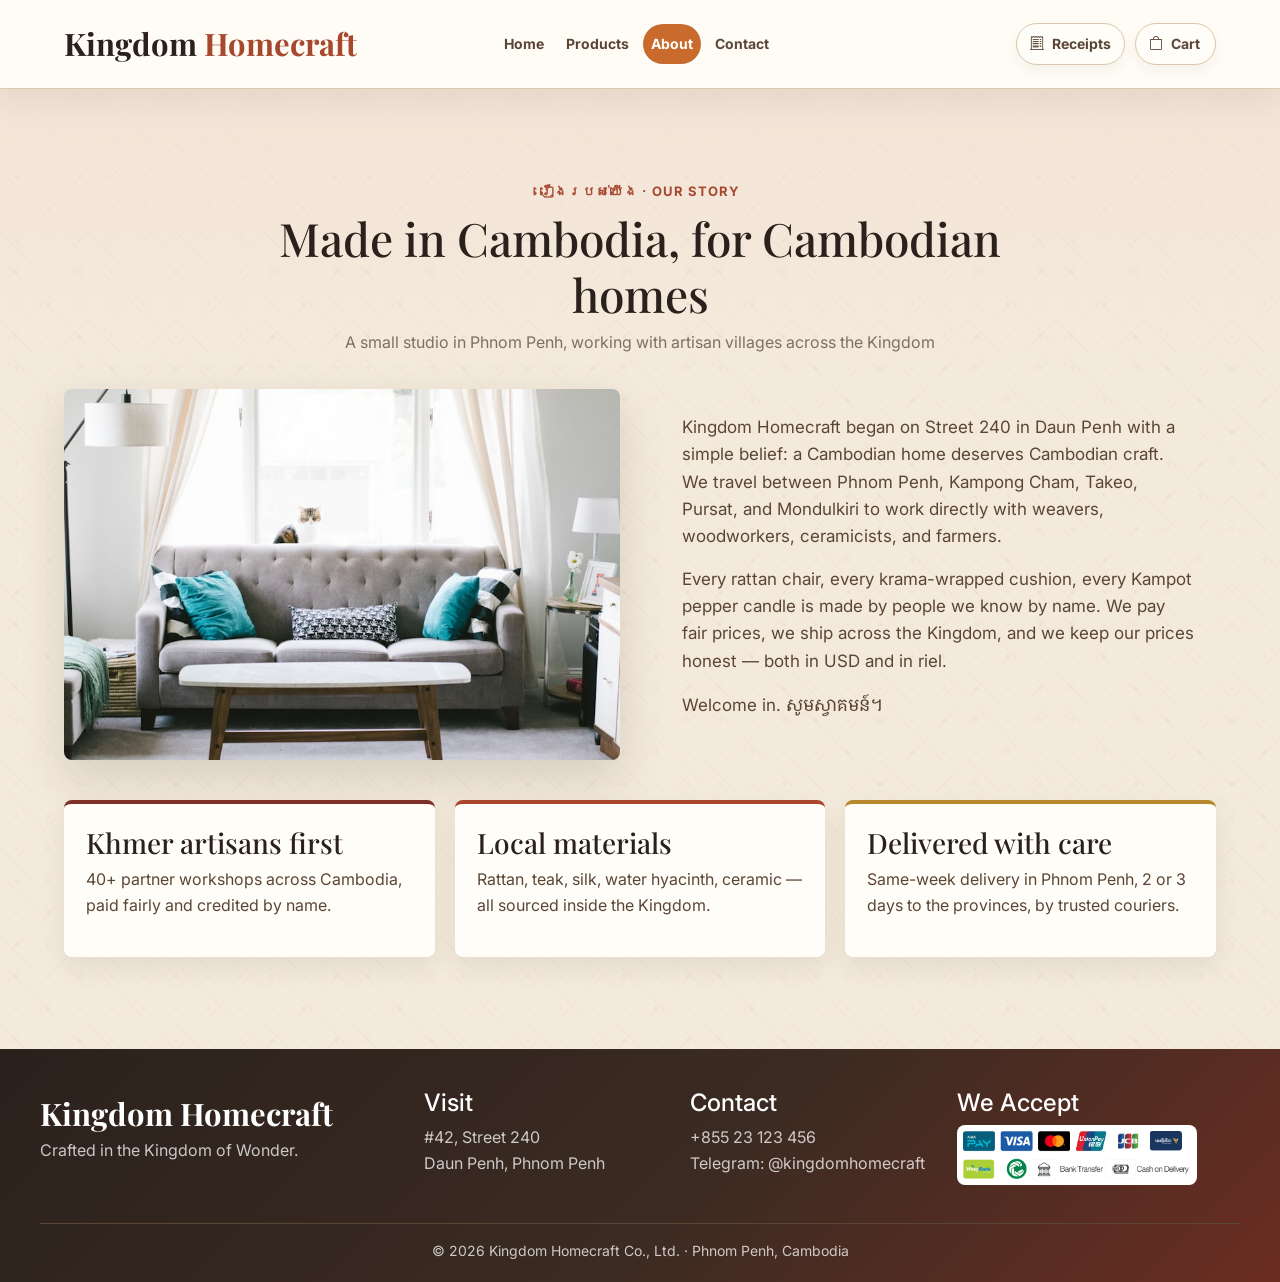
==== about.html @ 212504dd "first commit" ====
<!DOCTYPE html>
<html lang="en">
<head>
  <meta charset="UTF-8" />
  <meta name="viewport" content="width=device-width, initial-scale=1" />
  <title>About — Kingdom Homecraft</title>
  <meta name="description" content="Our story: a Phnom Penh studio working with Cambodian artisans to bring beautiful, locally-made homeware to the Kingdom." />
  <link rel="preconnect" href="https://fonts.googleapis.com">
  <link rel="preconnect" href="https://fonts.gstatic.com" crossorigin>
  <link href="https://fonts.googleapis.com/css2?family=Playfair+Display:ital,wght@0,400;0,600;0,700;1,400&family=Inter:wght@400;500;600;700&family=Noto+Serif+Khmer:wght@400;600&display=swap" rel="stylesheet">
  <link href="https://cdn.jsdelivr.net/npm/bootstrap@5.3.3/dist/css/bootstrap.min.css" rel="stylesheet">
  <link href="https://cdn.jsdelivr.net/npm/bootstrap-icons@1.11.3/font/bootstrap-icons.css" rel="stylesheet">
  <link rel="stylesheet" href="style.css" />
</head>
<body>

  <header class="site-header sticky-top">
    <nav class="navbar navbar-expand-lg" aria-label="Primary navigation">
      <div class="container-xl nav-inner">
        <a href="index.html" class="navbar-brand logo">Kingdom<span> Homecraft</span></a>
        <button class="navbar-toggler" type="button" data-bs-toggle="collapse" data-bs-target="#mainNavbar" aria-controls="mainNavbar" aria-expanded="false" aria-label="Toggle navigation">
          <span class="navbar-toggler-icon"></span>
        </button>
        <div class="collapse navbar-collapse" id="mainNavbar">
          <ul class="navbar-nav mx-lg-auto nav-links">
            <li class="nav-item"><a href="index.html" class="nav-link">Home</a></li>
            <li class="nav-item"><a href="products.html" class="nav-link">Products</a></li>
            <li class="nav-item"><a href="about.html" class="nav-link active" aria-current="page">About</a></li>
            <li class="nav-item"><a href="contact.html" class="nav-link">Contact</a></li>
          </ul>
          <div class="nav-actions ms-lg-auto">
            <a href="receipts.html" class="receipt-link"><i class="bi bi-receipt-cutoff" aria-hidden="true"></i><span>Receipts</span></a>
            <a href="cart.html" class="cart-icon" aria-label="Cart"><i class="bi bi-bag" aria-hidden="true"></i><span>Cart</span><span class="cart-badge">0</span></a>
          </div>
        </div>
      </div>
    </nav>
  </header>

  <section class="section">
    <div class="section-header">
      <span class="eyebrow">រឿងរបស់យើង · Our Story</span>
      <h2>Made in Cambodia, for Cambodian homes</h2>
      <p>A small studio in Phnom Penh, working with artisan villages across the Kingdom</p>
    </div>

    <div class="about-grid">
      <img src="site-photos/about-workshop.jpg" alt="Cambodian artisan workshop" />
      <div class="prose">
        <p>Kingdom Homecraft began on Street 240 in Daun Penh with a simple belief: a Cambodian home deserves Cambodian craft. We travel between Phnom Penh, Kampong Cham, Takeo, Pursat, and Mondulkiri to work directly with weavers, woodworkers, ceramicists, and farmers.</p>
        <p>Every rattan chair, every krama-wrapped cushion, every Kampot pepper candle is made by people we know by name. We pay fair prices, we ship across the Kingdom, and we keep our prices honest — both in USD and in riel.</p>
        <p>Welcome in. <span style="font-family:'Noto Serif Khmer',serif;">សូមស្វាគមន៍។</span></p>
      </div>
    </div>

    <div class="values-grid">
      <div class="value-card reveal">
        <h3>Khmer artisans first</h3>
        <p>40+ partner workshops across Cambodia, paid fairly and credited by name.</p>
      </div>
      <div class="value-card reveal">
        <h3>Local materials</h3>
        <p>Rattan, teak, silk, water hyacinth, ceramic — all sourced inside the Kingdom.</p>
      </div>
      <div class="value-card reveal">
        <h3>Delivered with care</h3>
        <p>Same-week delivery in Phnom Penh, 2 or 3 days to the provinces, by trusted couriers.</p>
      </div>
    </div>
  </section>

  <footer class="footer">
    <div class="footer-inner">
      <div>
        <div class="logo">Kingdom<span> Homecraft</span></div>
        <p class="foot-tag">Crafted in the Kingdom of Wonder.</p>
      </div>
      <div class="foot-col"><h4>Visit</h4><p>#42, Street 240<br/>Daun Penh, Phnom Penh</p></div>
      <div class="foot-col"><h4>Contact</h4><p>+855 23 123 456<br/>Telegram: @kingdomhomecraft</p></div>
      <div class="foot-col foot-payments"><h4>We Accept</h4><img src="site-photos/We-accept-payment–for-web-footer-2.png" alt="Accepted payment methods"></div>
    </div>
    <div class="footer-bottom">© 2026 Kingdom Homecraft Co., Ltd. · Phnom Penh, Cambodia</div>
  </footer>

  <script src="https://cdn.jsdelivr.net/npm/bootstrap@5.3.3/dist/js/bootstrap.bundle.min.js"></script>
  <script src="script.js"></script>
</body>
</html>
---- style.css ----
/* Kingdom Homecraft stylesheet entry point */

@import url("css/base.css");
@import url("css/foundation.css");
@import url("css/foundation-responsive.css");
@import url("css/theme.css");
@import url("css/navigation.css");
@import url("css/components.css");
@import url("css/page-sections.css");
@import url("css/checkout-receipts.css");
@import url("css/overlays-footer.css");
@import url("css/responsive.css");
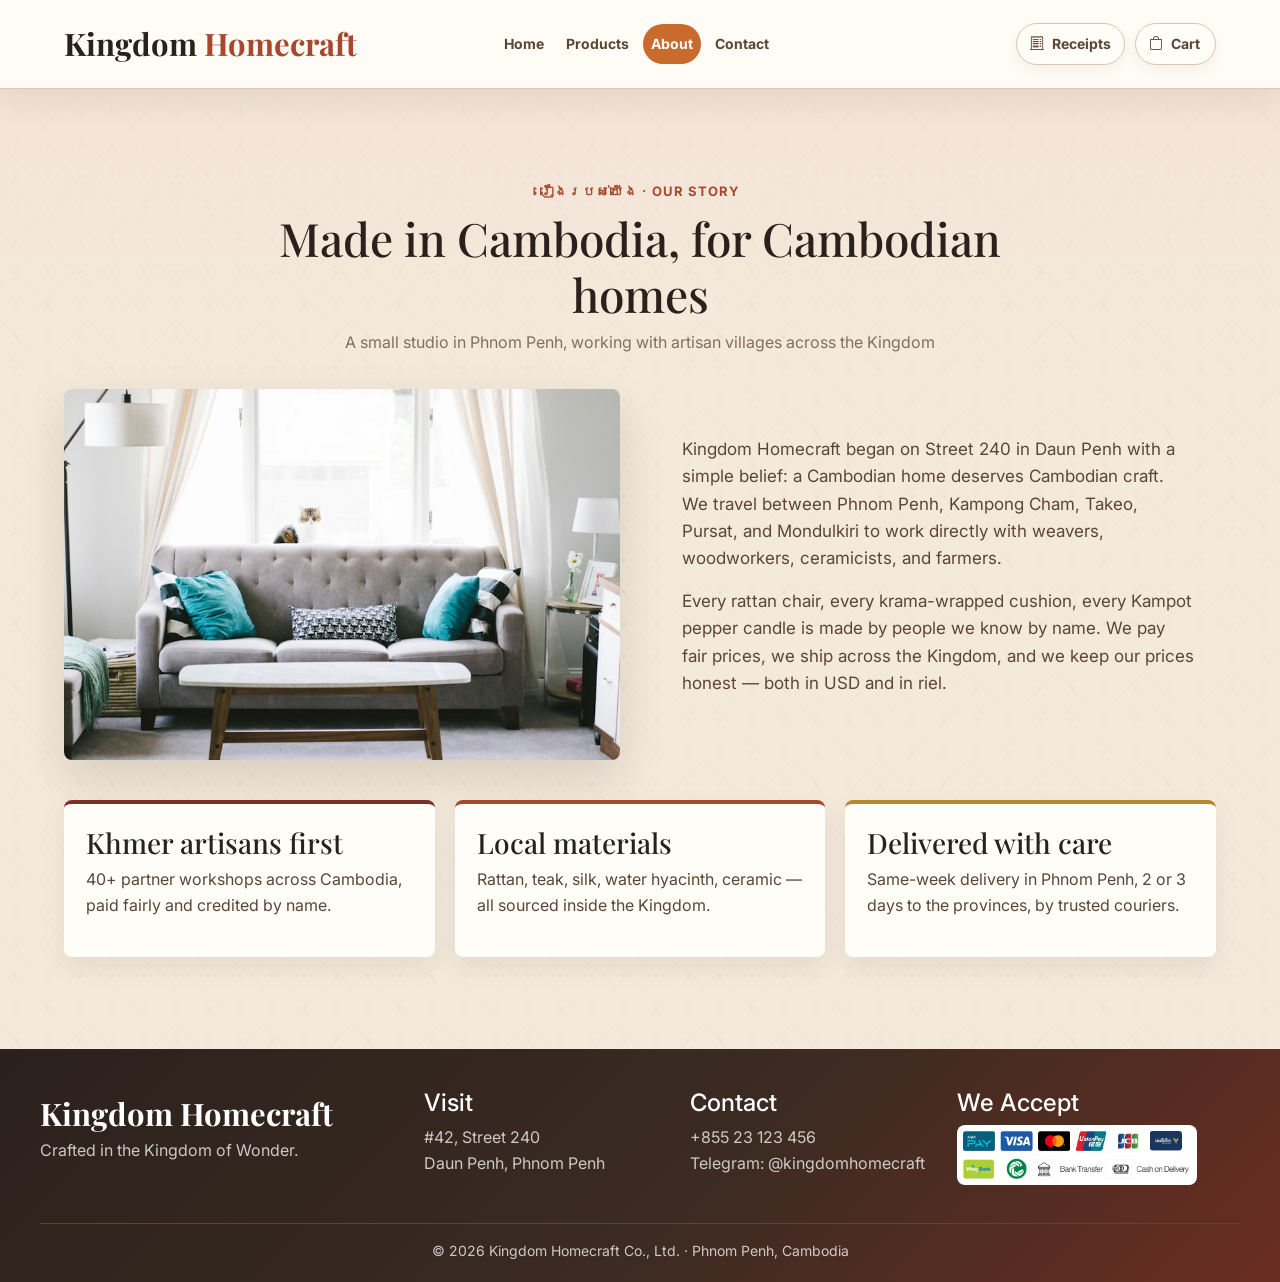
==== commit e58a1aa8: "Remove welcome message in Khmer from the About section" ====
--- a/about.html
+++ b/about.html
@@ -49,7 +49,6 @@
       <div class="prose">
         <p>Kingdom Homecraft began on Street 240 in Daun Penh with a simple belief: a Cambodian home deserves Cambodian craft. We travel between Phnom Penh, Kampong Cham, Takeo, Pursat, and Mondulkiri to work directly with weavers, woodworkers, ceramicists, and farmers.</p>
         <p>Every rattan chair, every krama-wrapped cushion, every Kampot pepper candle is made by people we know by name. We pay fair prices, we ship across the Kingdom, and we keep our prices honest — both in USD and in riel.</p>
-        <p>Welcome in. <span style="font-family:'Noto Serif Khmer',serif;">សូមស្វាគមន៍។</span></p>
       </div>
     </div>
 
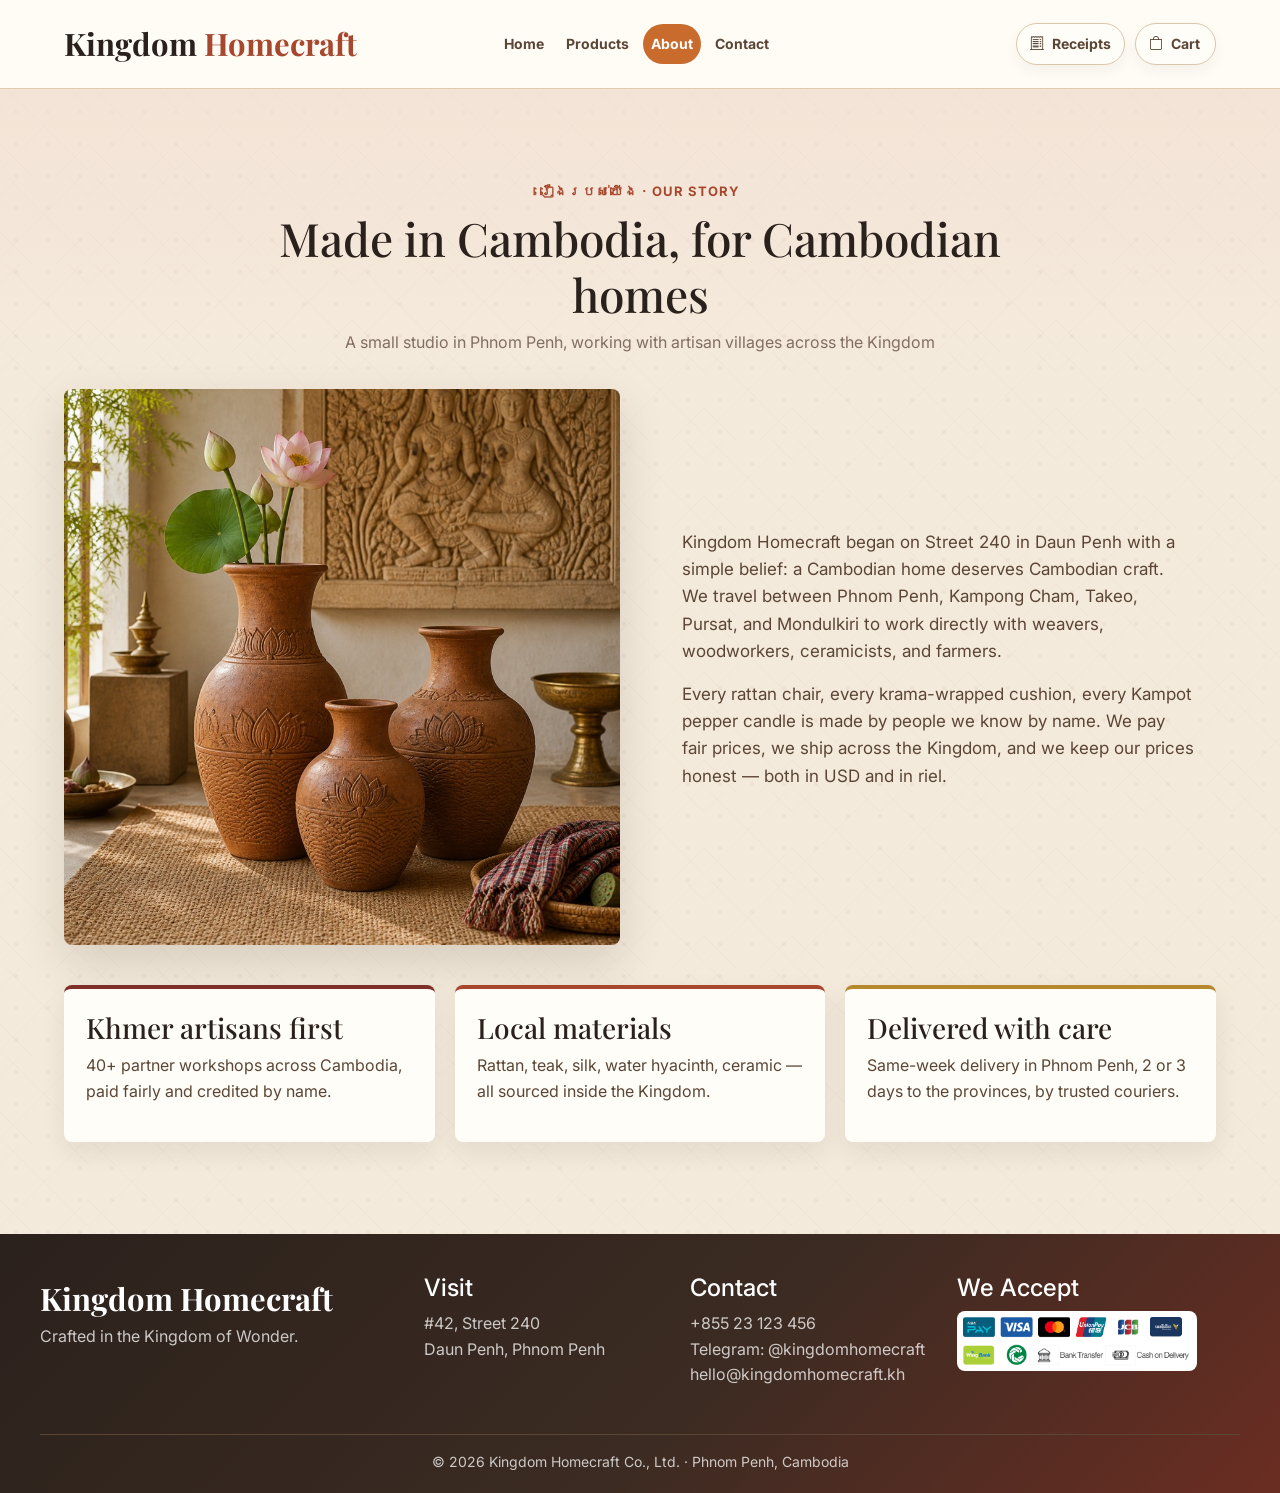
==== commit 13f216f8: "Polish UI and fix review issues - Photo category cards, quick-view hint, scroll shadow on header - P" ====
--- a/about.html
+++ b/about.html
@@ -5,6 +5,7 @@
   <meta name="viewport" content="width=device-width, initial-scale=1" />
   <title>About — Kingdom Homecraft</title>
   <meta name="description" content="Our story: a Phnom Penh studio working with Cambodian artisans to bring beautiful, locally-made homeware to the Kingdom." />
+  <link rel="icon" href="site-photos/favicon.svg" type="image/svg+xml">
   <link rel="preconnect" href="https://fonts.googleapis.com">
   <link rel="preconnect" href="https://fonts.gstatic.com" crossorigin>
   <link href="https://fonts.googleapis.com/css2?family=Playfair+Display:ital,wght@0,400;0,600;0,700;1,400&family=Inter:wght@400;500;600;700&family=Noto+Serif+Khmer:wght@400;600&display=swap" rel="stylesheet">
@@ -45,7 +46,7 @@
     </div>
 
     <div class="about-grid">
-      <img src="site-photos/about-workshop.jpg" alt="Cambodian artisan workshop" />
+      <img src="product-photos/14-kampong-chhnang-vase-set.jpg" alt="Hand-thrown Kampong Chhnang ceramic vases in a Khmer-style room" />
       <div class="prose">
         <p>Kingdom Homecraft began on Street 240 in Daun Penh with a simple belief: a Cambodian home deserves Cambodian craft. We travel between Phnom Penh, Kampong Cham, Takeo, Pursat, and Mondulkiri to work directly with weavers, woodworkers, ceramicists, and farmers.</p>
         <p>Every rattan chair, every krama-wrapped cushion, every Kampot pepper candle is made by people we know by name. We pay fair prices, we ship across the Kingdom, and we keep our prices honest — both in USD and in riel.</p>
@@ -75,13 +76,20 @@
         <p class="foot-tag">Crafted in the Kingdom of Wonder.</p>
       </div>
       <div class="foot-col"><h4>Visit</h4><p>#42, Street 240<br/>Daun Penh, Phnom Penh</p></div>
-      <div class="foot-col"><h4>Contact</h4><p>+855 23 123 456<br/>Telegram: @kingdomhomecraft</p></div>
+      <div class="foot-col"><h4>Contact</h4><p>+855 23 123 456<br/>Telegram: @kingdomhomecraft<br/>hello@kingdomhomecraft.kh</p></div>
       <div class="foot-col foot-payments"><h4>We Accept</h4><img src="site-photos/We-accept-payment–for-web-footer-2.png" alt="Accepted payment methods"></div>
     </div>
     <div class="footer-bottom">© 2026 Kingdom Homecraft Co., Ltd. · Phnom Penh, Cambodia</div>
   </footer>
 
   <script src="https://cdn.jsdelivr.net/npm/bootstrap@5.3.3/dist/js/bootstrap.bundle.min.js"></script>
+  <script src="js/data-store.js"></script>
+  <script src="js/cart-badge.js"></script>
+  <script src="js/product-interactions.js"></script>
+  <script src="js/cart-page.js"></script>
+  <script src="js/receipts.js"></script>
+  <script src="js/forms.js"></script>
+  <script src="js/home-ui.js"></script>
   <script src="script.js"></script>
 </body>
 </html>
--- a/style.css
+++ b/style.css
@@ -10,3 +10,4 @@
 @import url("css/checkout-receipts.css");
 @import url("css/overlays-footer.css");
 @import url("css/responsive.css");
+@import url("css/enhancements.css");
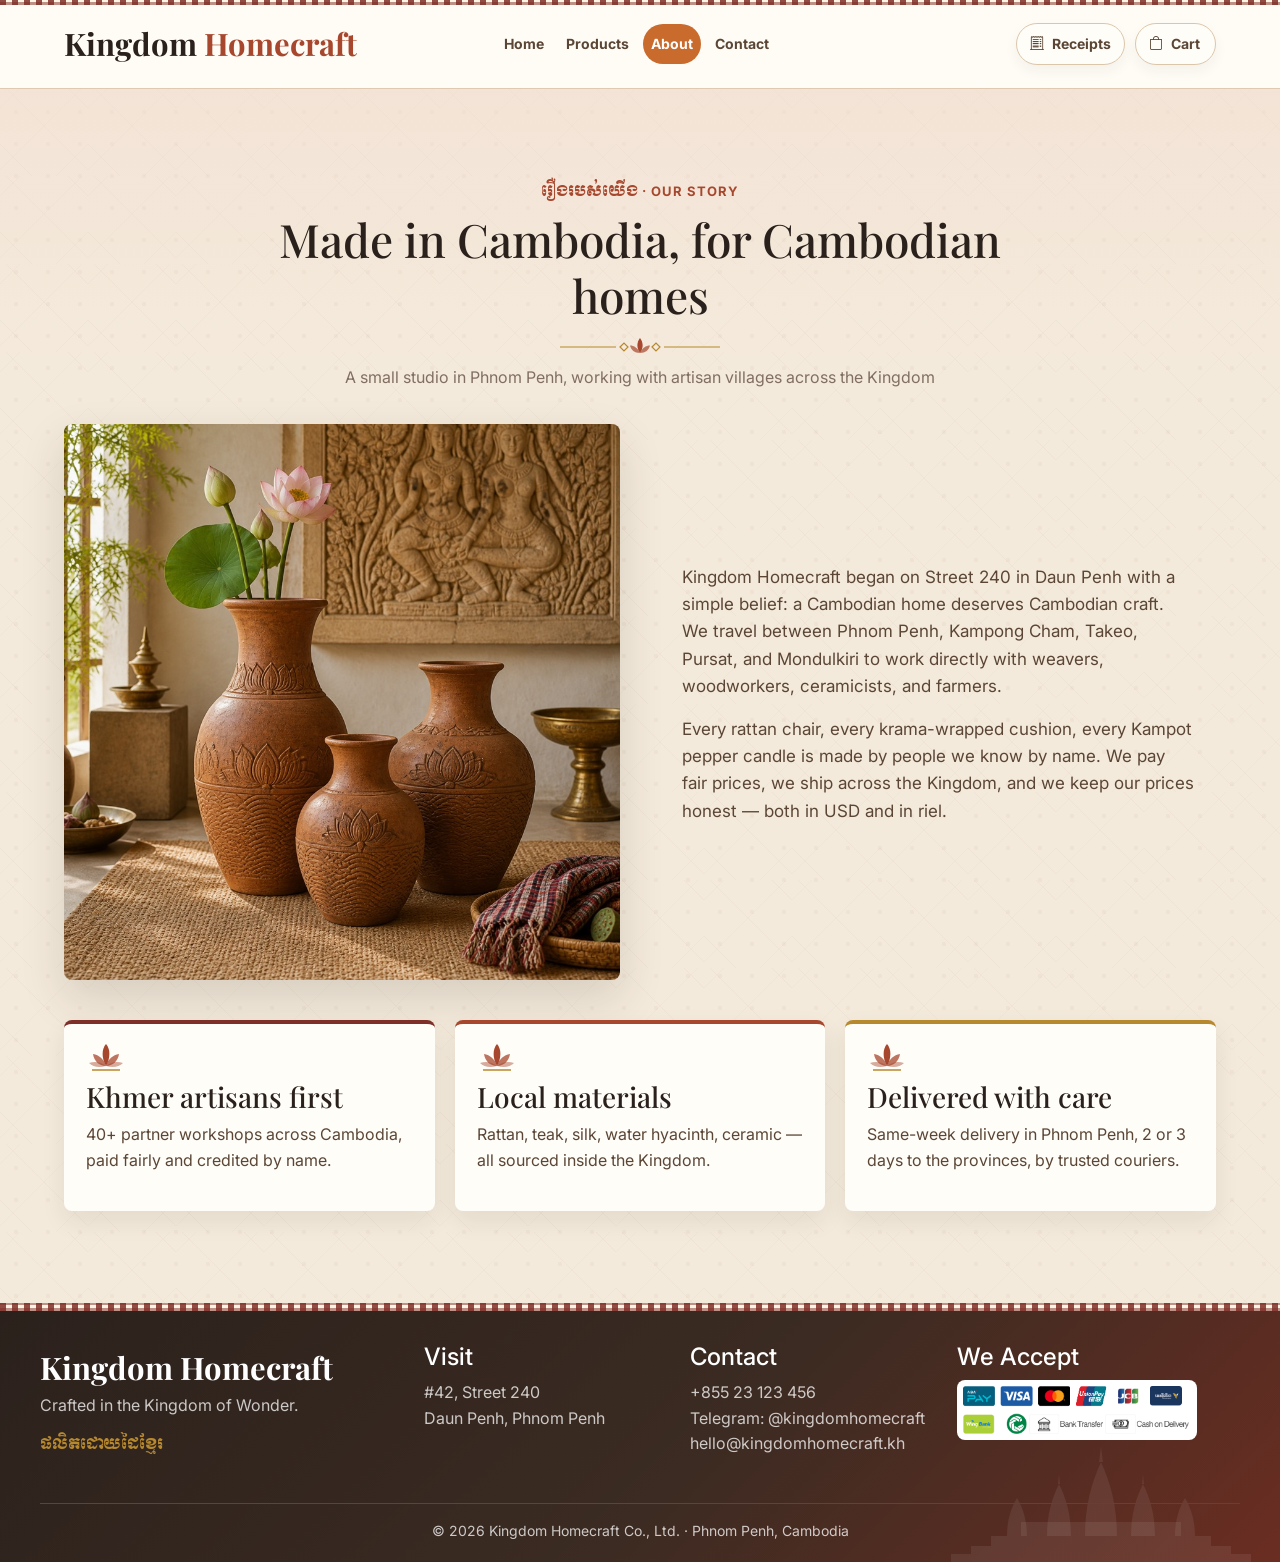
==== commit f33179f3: "Add Khmer-inspired theme - Krama checked strips on header and footer - Kbach lotus ornament under se" ====
--- a/about.html
+++ b/about.html
@@ -8,7 +8,7 @@
   <link rel="icon" href="site-photos/favicon.svg" type="image/svg+xml">
   <link rel="preconnect" href="https://fonts.googleapis.com">
   <link rel="preconnect" href="https://fonts.gstatic.com" crossorigin>
-  <link href="https://fonts.googleapis.com/css2?family=Playfair+Display:ital,wght@0,400;0,600;0,700;1,400&family=Inter:wght@400;500;600;700&family=Noto+Serif+Khmer:wght@400;600&display=swap" rel="stylesheet">
+  <link href="https://fonts.googleapis.com/css2?family=Playfair+Display:ital,wght@0,400;0,600;0,700;1,400&family=Inter:wght@400;500;600;700&family=Noto+Serif+Khmer:wght@400;600&family=Moul&display=swap" rel="stylesheet">
   <link href="https://cdn.jsdelivr.net/npm/bootstrap@5.3.3/dist/css/bootstrap.min.css" rel="stylesheet">
   <link href="https://cdn.jsdelivr.net/npm/bootstrap-icons@1.11.3/font/bootstrap-icons.css" rel="stylesheet">
   <link rel="stylesheet" href="style.css" />
@@ -40,7 +40,7 @@
 
   <section class="section">
     <div class="section-header">
-      <span class="eyebrow">រឿងរបស់យើង · Our Story</span>
+      <span class="eyebrow"><span class="km" lang="km">រឿងរបស់យើង</span> · Our Story</span>
       <h2>Made in Cambodia, for Cambodian homes</h2>
       <p>A small studio in Phnom Penh, working with artisan villages across the Kingdom</p>
     </div>
@@ -74,6 +74,7 @@
       <div>
         <div class="logo">Kingdom<span> Homecraft</span></div>
         <p class="foot-tag">Crafted in the Kingdom of Wonder.</p>
+        <p class="foot-km" lang="km">ផលិតដោយដៃខ្មែរ</p>
       </div>
       <div class="foot-col"><h4>Visit</h4><p>#42, Street 240<br/>Daun Penh, Phnom Penh</p></div>
       <div class="foot-col"><h4>Contact</h4><p>+855 23 123 456<br/>Telegram: @kingdomhomecraft<br/>hello@kingdomhomecraft.kh</p></div>
--- a/style.css
+++ b/style.css
@@ -11,3 +11,4 @@
 @import url("css/overlays-footer.css");
 @import url("css/responsive.css");
 @import url("css/enhancements.css");
+@import url("css/khmer-theme.css");
